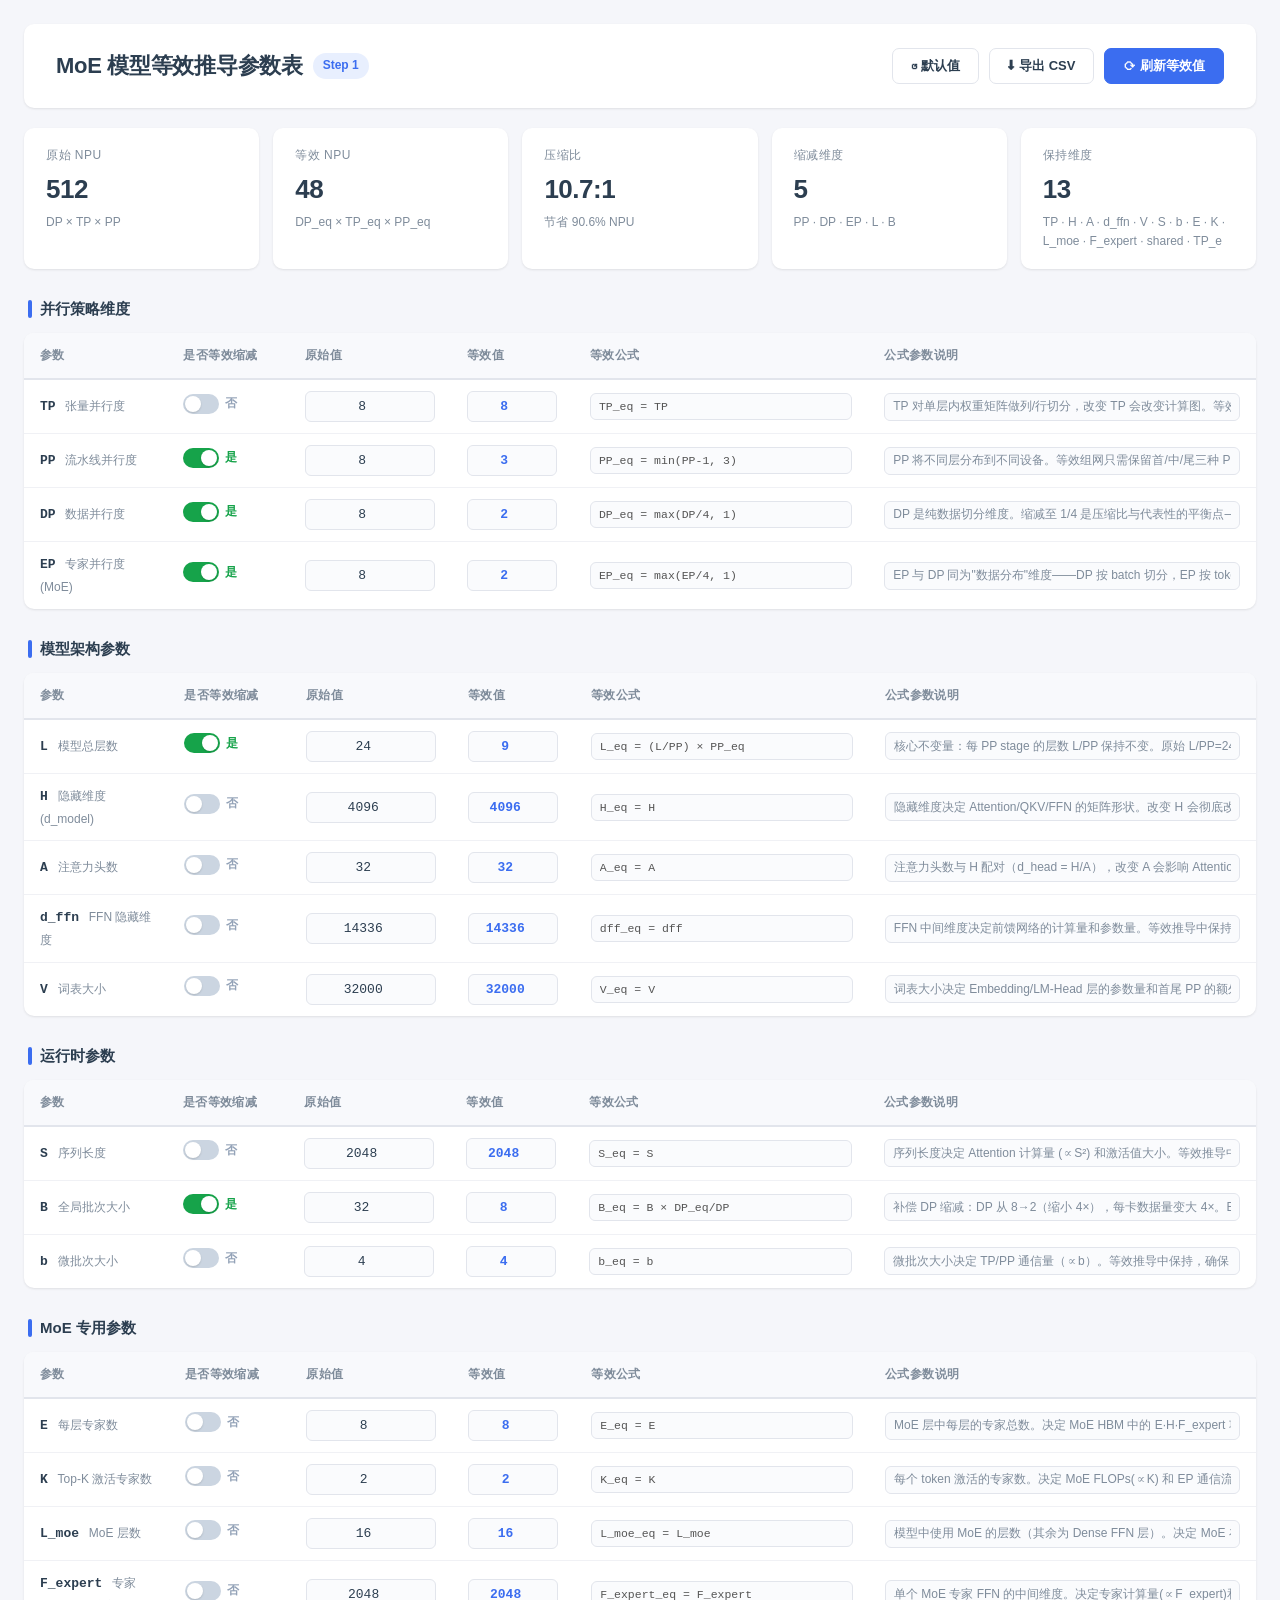
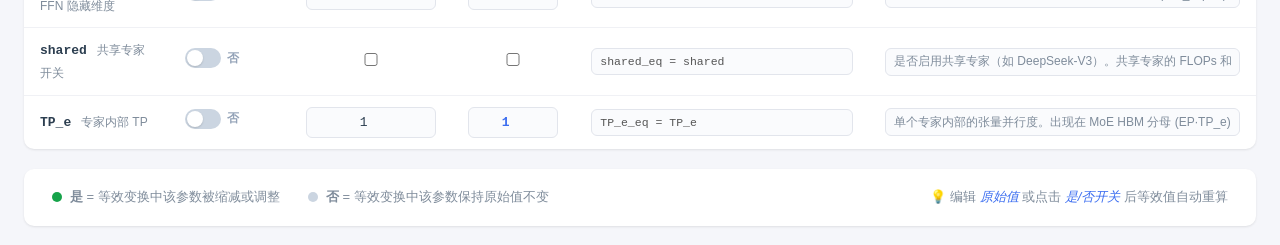
==== moe-equivalent-params.html @ 47046172 "feat: add editable MoE equivalent parameter table with toggle switches and formula evaluator - 17 pa" ====
<!DOCTYPE html>
<html lang="zh-CN">
<head>
<meta charset="UTF-8">
<meta name="viewport" content="width=device-width, initial-scale=1.0">
<title>MoE 模型等效推导参数表 — Step 1</title>
<style>
  :root {
    --bg: #f5f6fa;
    --card-bg: #fff;
    --border: #e2e5ec;
    --text: #2c3e50;
    --text-secondary: #7f8c9b;
    --accent: #3b6df0;
    --accent-light: #e8effe;
    --yes: #16a34a;
    --yes-bg: #f0fdf5;
    --no: #94a3b8;
    --no-bg: #f8fafc;
    --input-bg: #fafbfd;
    --input-focus: #fff;
    --shadow: 0 1px 3px rgba(0,0,0,.06), 0 1px 2px rgba(0,0,0,.04);
    --radius: 10px;
  }
  * { box-sizing: border-box; margin: 0; padding: 0; }
  body {
    font-family: -apple-system, BlinkMacSystemFont, "Segoe UI", Roboto, "Noto Sans SC", sans-serif;
    background: var(--bg);
    color: var(--text);
    line-height: 1.6;
    padding: 24px;
  }
  .container { max-width: 1400px; margin: 0 auto; }

  .header {
    background: var(--card-bg);
    border-radius: var(--radius);
    padding: 24px 32px;
    margin-bottom: 20px;
    box-shadow: var(--shadow);
    display: flex;
    align-items: center;
    justify-content: space-between;
    flex-wrap: wrap;
    gap: 16px;
  }
  .header h1 {
    font-size: 22px;
    font-weight: 700;
    letter-spacing: -0.3px;
    display: flex;
    align-items: center;
    gap: 10px;
  }
  .header h1 .badge {
    font-size: 12px;
    font-weight: 600;
    background: var(--accent-light);
    color: var(--accent);
    padding: 3px 10px;
    border-radius: 20px;
    letter-spacing: 0;
  }
  .header-controls { display: flex; gap: 10px; flex-wrap: wrap; }
  .btn {
    padding: 8px 18px;
    border-radius: 7px;
    font-size: 13px;
    font-weight: 600;
    cursor: pointer;
    border: 1px solid var(--border);
    background: var(--card-bg);
    color: var(--text);
    transition: all .15s;
    white-space: nowrap;
  }
  .btn:hover { background: #f0f2f7; }
  .btn-primary { background: var(--accent); color: #fff; border-color: var(--accent); }
  .btn-primary:hover { background: #2b5cd9; }

  .summary-row {
    display: grid;
    grid-template-columns: repeat(auto-fit, minmax(200px, 1fr));
    gap: 14px;
    margin-bottom: 20px;
  }
  .summary-card {
    background: var(--card-bg);
    border-radius: var(--radius);
    padding: 18px 22px;
    box-shadow: var(--shadow);
  }
  .summary-card .label {
    font-size: 12px;
    color: var(--text-secondary);
    text-transform: uppercase;
    letter-spacing: 0.5px;
    margin-bottom: 4px;
  }
  .summary-card .value { font-size: 26px; font-weight: 700; letter-spacing: -0.5px; }
  .summary-card .sub { font-size: 12px; color: var(--text-secondary); margin-top: 2px; }

  .section-title {
    font-size: 15px;
    font-weight: 700;
    color: var(--text);
    margin: 28px 0 12px 4px;
    display: flex;
    align-items: center;
    gap: 8px;
  }
  .section-title::before {
    content: '';
    width: 4px;
    height: 18px;
    background: var(--accent);
    border-radius: 2px;
  }

  .table-wrapper {
    background: var(--card-bg);
    border-radius: var(--radius);
    box-shadow: var(--shadow);
    overflow-x: auto;
  }
  table {
    width: 100%;
    border-collapse: collapse;
    font-size: 13.5px;
    min-width: 1100px;
  }
  thead th {
    background: #f8f9fc;
    font-weight: 700;
    font-size: 12px;
    text-transform: uppercase;
    letter-spacing: 0.4px;
    color: var(--text-secondary);
    padding: 13px 16px;
    text-align: left;
    border-bottom: 2px solid var(--border);
    position: sticky;
    top: 0;
    z-index: 1;
  }
  tbody td {
    padding: 11px 16px;
    border-bottom: 1px solid #f0f1f5;
    vertical-align: middle;
  }
  tbody tr:hover { background: #fafbfe; }
  tbody tr:last-child td { border-bottom: none; }

  .param-name {
    font-weight: 650;
    font-family: "SF Mono", "Cascadia Code", "JetBrains Mono", monospace;
    font-size: 13px;
    color: var(--text);
  }
  .param-cn {
    font-size: 12px;
    color: var(--text-secondary);
    margin-left: 6px;
    font-weight: 400;
  }

  /* ---- Toggle switch for column 2 ---- */
  .toggle-wrap {
    display: inline-flex;
    align-items: center;
    gap: 6px;
    cursor: pointer;
    user-select: none;
  }
  .toggle-track {
    position: relative;
    width: 36px;
    height: 20px;
    border-radius: 10px;
    background: #cbd5e1;
    transition: background .2s;
    flex-shrink: 0;
  }
  .toggle-track.on { background: var(--yes); }
  .toggle-knob {
    position: absolute;
    top: 2px;
    left: 2px;
    width: 16px;
    height: 16px;
    border-radius: 50%;
    background: #fff;
    box-shadow: 0 1px 2px rgba(0,0,0,.15);
    transition: transform .2s;
  }
  .toggle-track.on .toggle-knob { transform: translateX(16px); }
  .toggle-label {
    font-size: 12px;
    font-weight: 600;
    color: var(--no);
    min-width: 14px;
  }
  .toggle-track.on ~ .toggle-label { color: var(--yes); }

  /* ---- Editable input ---- */
  .editable {
    width: 90px;
    padding: 7px 10px;
    border: 1.5px solid var(--border);
    border-radius: 6px;
    font-size: 13px;
    font-family: "SF Mono", "Cascadia Code", "JetBrains Mono", monospace;
    background: var(--input-bg);
    color: var(--text);
    transition: all .15s;
    text-align: center;
  }
  .editable:focus {
    outline: none;
    border-color: var(--accent);
    background: var(--input-focus);
    box-shadow: 0 0 0 3px rgba(59,109,240,.1);
  }
  .editable-wide { width: 130px; }

  /* ---- Equivalent value ---- */
  .eq-value {
    font-weight: 650;
    font-family: "SF Mono", "Cascadia Code", "JetBrains Mono", monospace;
    font-size: 13px;
    color: var(--accent);
  }
  .eq-value.same { color: var(--text); }

  /* ---- Formula (editable) ---- */
  .formula-input {
    width: 100%;
    padding: 6px 8px;
    border: 1.5px solid var(--border);
    border-radius: 6px;
    font-family: "SF Mono", "Cascadia Code", "JetBrains Mono", monospace;
    font-size: 11.5px;
    background: var(--input-bg);
    color: #555;
    transition: all .15s;
    box-sizing: border-box;
  }
  .formula-input:focus {
    outline: none;
    border-color: var(--accent);
    background: var(--input-focus);
    box-shadow: 0 0 0 3px rgba(59,109,240,.1);
  }
  .formula-input.error {
    border-color: #e74c3c;
    background: #fff5f5;
    color: #c0392b;
  }

  /* ---- Editable equivalent value ---- */
  .editable-eq {
    width: 90px;
    padding: 7px 10px;
    border: 1.5px solid var(--border);
    border-radius: 6px;
    font-size: 13px;
    font-family: "SF Mono", "Cascadia Code", "JetBrains Mono", monospace;
    background: var(--input-bg);
    color: var(--accent);
    transition: all .15s;
    text-align: center;
    font-weight: 650;
  }
  .editable-eq:focus {
    outline: none;
    border-color: var(--accent);
    background: var(--input-focus);
    box-shadow: 0 0 0 3px rgba(59,109,240,.1);
  }
  .editable-eq.manual { color: #e67e22; }

  /* ---- Editable description ---- */
  .desc-input {
    width: 100%;
    padding: 6px 8px;
    border: 1.5px solid var(--border);
    border-radius: 6px;
    font-size: 12px;
    background: var(--input-bg);
    color: var(--text-secondary);
    transition: all .15s;
    box-sizing: border-box;
  }
  .desc-input:focus {
    outline: none;
    border-color: var(--accent);
    background: var(--input-focus);
    box-shadow: 0 0 0 3px rgba(59,109,240,.1);
  }

  .desc {
    font-size: 12px;
    color: var(--text-secondary);
    max-width: 260px;
    line-height: 1.5;
  }

  .legend {
    margin-top: 20px;
    background: var(--card-bg);
    border-radius: var(--radius);
    padding: 18px 28px;
    box-shadow: var(--shadow);
    display: flex;
    gap: 28px;
    flex-wrap: wrap;
    font-size: 13px;
    color: var(--text-secondary);
  }
  .legend-item { display: flex; align-items: center; gap: 8px; }
  .legend-dot { width: 10px; height: 10px; border-radius: 50%; }

  .toast {
    position: fixed;
    bottom: 28px;
    right: 28px;
    background: #1e293b;
    color: #fff;
    padding: 10px 22px;
    border-radius: 8px;
    font-size: 13px;
    opacity: 0;
    transform: translateY(10px);
    transition: all .25s;
    pointer-events: none;
    z-index: 100;
  }
  .toast.show { opacity: 1; transform: translateY(0); }

  @media (max-width: 768px) {
    body { padding: 12px; }
    .header { padding: 16px 20px; }
    .header h1 { font-size: 18px; }
    .summary-row { grid-template-columns: repeat(2, 1fr); }
  }
</style>
</head>
<body>
<div class="container">

  <div class="header">
    <h1>
      MoE 模型等效推导参数表
      <span class="badge">Step 1</span>
    </h1>
    <div class="header-controls">
      <button class="btn" onclick="resetDefaults()">↺ 默认值</button>
      <button class="btn" onclick="exportCSV()">⬇ 导出 CSV</button>
      <button class="btn btn-primary" onclick="recalcAll()">⟳ 刷新等效值</button>
    </div>
  </div>

  <div class="summary-row">
    <div class="summary-card">
      <div class="label">原始 NPU</div>
      <div class="value" id="npuOrig">512</div>
      <div class="sub">DP × TP × PP</div>
    </div>
    <div class="summary-card">
      <div class="label">等效 NPU</div>
      <div class="value" id="npuEq">48</div>
      <div class="sub">DP_eq × TP_eq × PP_eq</div>
    </div>
    <div class="summary-card">
      <div class="label">压缩比</div>
      <div class="value" id="compRatio">10.7:1</div>
      <div class="sub" id="npuSave">节省 90.6% NPU</div>
    </div>
    <div class="summary-card">
      <div class="label">缩减维度</div>
      <div class="value" id="reducedCount">4</div>
      <div class="sub" id="reducedDetail">PP · DP · L · B · EP</div>
    </div>
    <div class="summary-card">
      <div class="label">保持维度</div>
      <div class="value" id="keptCount">13</div>
      <div class="sub" id="keptDetail">TP · H · A · dff · V · S · b · MoE参数</div>
    </div>
  </div>

  <div class="section-title">并行策略维度</div>
  <div class="table-wrapper">
    <table>
      <thead>
        <tr><th style="width:12%">参数</th><th style="width:10%">是否等效缩减</th><th style="width:10%">原始值</th><th style="width:10%">等效值</th><th style="width:25%">等效公式</th><th style="width:33%">公式参数说明</th></tr>
      </thead>
      <tbody id="parallelRows"></tbody>
    </table>
  </div>

  <div class="section-title">模型架构参数</div>
  <div class="table-wrapper">
    <table>
      <thead>
        <tr><th style="width:12%">参数</th><th style="width:10%">是否等效缩减</th><th style="width:10%">原始值</th><th style="width:10%">等效值</th><th style="width:25%">等效公式</th><th style="width:33%">公式参数说明</th></tr>
      </thead>
      <tbody id="modelRows"></tbody>
    </table>
  </div>

  <div class="section-title">运行时参数</div>
  <div class="table-wrapper">
    <table>
      <thead>
        <tr><th style="width:12%">参数</th><th style="width:10%">是否等效缩减</th><th style="width:10%">原始值</th><th style="width:10%">等效值</th><th style="width:25%">等效公式</th><th style="width:33%">公式参数说明</th></tr>
      </thead>
      <tbody id="runtimeRows"></tbody>
    </table>
  </div>

  <div class="section-title">MoE 专用参数</div>
  <div class="table-wrapper">
    <table>
      <thead>
        <tr><th style="width:12%">参数</th><th style="width:10%">是否等效缩减</th><th style="width:10%">原始值</th><th style="width:10%">等效值</th><th style="width:25%">等效公式</th><th style="width:33%">公式参数说明</th></tr>
      </thead>
      <tbody id="moeRows"></tbody>
    </table>
  </div>

  <div class="legend">
    <div class="legend-item">
      <div class="legend-dot" style="background:var(--yes)"></div>
      <span><strong>是</strong> = 等效变换中该参数被缩减或调整</span>
    </div>
    <div class="legend-item">
      <div class="legend-dot" style="background:#cbd5e1"></div>
      <span><strong>否</strong> = 等效变换中该参数保持原始值不变</span>
    </div>
    <div class="legend-item" style="margin-left:auto">
      <span>💡 编辑 <em style="color:var(--accent)">原始值</em> 或点击 <em style="color:var(--accent)">是/否开关</em> 后等效值自动重算</span>
    </div>
  </div>

</div>

<div class="toast" id="toast"></div>

<script>
// ====================================================================
// Parameter definitions
// ====================================================================
const PARAMS = {
  TP: {
    name: 'TP', cn: '张量并行度', group: 'parallel',
    isReduced: false,
    defaultOrig: 8,
    formulaText: 'TP_eq = TP',
    desc: 'TP 对单层内权重矩阵做列/行切分，改变 TP 会改变计算图。等效推导中保持不变，确保每层内部计算和通信拓扑一致。'
  },
  PP: {
    name: 'PP', cn: '流水线并行度', group: 'parallel',
    isReduced: true,
    defaultOrig: 8,
    formulaText: 'PP_eq = min(PP-1, 3)',
    desc: 'PP 将不同层分布到不同设备。等效组网只需保留首/中/尾三种 PP stage 的代表性样本。PP-1 保证至少保留首尾边界语义，上限 3 覆盖 embedding+中间+lm_head。'
  },
  DP: {
    name: 'DP', cn: '数据并行度', group: 'parallel',
    isReduced: true,
    defaultOrig: 8,
    formulaText: 'DP_eq = max(DP/4, 1)',
    desc: 'DP 是纯数据切分维度。缩减至 1/4 是压缩比与代表性的平衡点——保留 ≥2 个 rank 维持 All-Reduce 通信模式。B_eq 补偿单卡数据量膨胀。'
  },
  EP: {
    name: 'EP', cn: '专家并行度 (MoE)', group: 'parallel',
    isReduced: true,
    defaultOrig: 8,
    formulaText: 'EP_eq = max(EP/4, 1)',
    desc: 'EP 与 DP 同为"数据分布"维度——DP 按 batch 切分，EP 按 token-to-expert 路由切分。两者在 MoE FLOPs 和 HBM 的分母位置，采用相同的 /4 因子保持缩减一致性。'
  },

  L: {
    name: 'L', cn: '模型总层数', group: 'model',
    isReduced: true,
    defaultOrig: 24,
    formulaText: 'L_eq = (L/PP) × PP_eq',
    desc: '核心不变量：每 PP stage 的层数 L/PP 保持不变。原始 L/PP=24/8=3 层/stage，等效 9/3=3 层/stage。保证 HBM(∝L/PP) 和 TP 通信(∝L/PP) 在等效前后精确相等。'
  },
  H: {
    name: 'H', cn: '隐藏维度 (d_model)', group: 'model',
    isReduced: false,
    defaultOrig: 4096,
    formulaText: 'H_eq = H',
    desc: '隐藏维度决定 Attention/QKV/FFN 的矩阵形状。改变 H 会彻底改变模型架构，等效推导中必须保持。'
  },
  A: {
    name: 'A', cn: '注意力头数', group: 'model',
    isReduced: false,
    defaultOrig: 32,
    formulaText: 'A_eq = A',
    desc: '注意力头数与 H 配对（d_head = H/A），改变 A 会影响 Attention 计算图。等效推导中保持。'
  },
  dff: {
    name: 'd_ffn', cn: 'FFN 隐藏维度', group: 'model',
    isReduced: false,
    defaultOrig: 14336,
    formulaText: 'dff_eq = dff',
    desc: 'FFN 中间维度决定前馈网络的计算量和参数量。等效推导中保持，避免改变单层计算特征。'
  },
  V: {
    name: 'V', cn: '词表大小', group: 'model',
    isReduced: false,
    defaultOrig: 32000,
    formulaText: 'V_eq = V',
    desc: '词表大小决定 Embedding/LM-Head 层的参数量和首尾 PP 的额外 HBM。等效推导中保持，确保首尾 PP 的额外负载不变。'
  },

  S: {
    name: 'S', cn: '序列长度', group: 'runtime',
    isReduced: false,
    defaultOrig: 2048,
    formulaText: 'S_eq = S',
    desc: '序列长度决定 Attention 计算量 (∝S²) 和激活值大小。等效推导中保持，避免改变 Attention 部分的计算模式。'
  },
  B: {
    name: 'B', cn: '全局批次大小', group: 'runtime',
    isReduced: true,
    defaultOrig: 32,
    formulaText: 'B_eq = B × DP_eq/DP',
    desc: '补偿 DP 缩减：DP 从 8→2（缩小 4×），每卡数据量变大 4×。B_eq 同步缩小使 FLOPs 中 B/DP 项保持 32/8=8/2=4，单卡计算量数学等价。B_eq 只影响 FLOPs 公式。'
  },
  b: {
    name: 'b', cn: '微批次大小', group: 'runtime',
    isReduced: false,
    defaultOrig: 4,
    formulaText: 'b_eq = b',
    desc: '微批次大小决定 TP/PP 通信量（∝b）。等效推导中保持，确保 TP/PP 通信在公式形式层面等效。'
  },

  num_experts: {
    name: 'E', cn: '每层专家数', group: 'moe',
    isReduced: false,
    defaultOrig: 8,
    formulaText: 'E_eq = E',
    desc: 'MoE 层中每层的专家总数。决定 MoE HBM 中的 E·H·F_expert 项。等效推导中保持，避免改变单卡 MoE 显存模型。'
  },
  moe_router_topk: {
    name: 'K', cn: 'Top-K 激活专家数', group: 'moe',
    isReduced: false,
    defaultOrig: 2,
    formulaText: 'K_eq = K',
    desc: '每个 token 激活的专家数。决定 MoE FLOPs(∝K) 和 EP 通信流量(∝K)。等效推导中保持，确保单 token 计算路径不变。'
  },
  num_moe_layers: {
    name: 'L_moe', cn: 'MoE 层数', group: 'moe',
    isReduced: false,
    defaultOrig: 16,
    formulaText: 'L_moe_eq = L_moe',
    desc: '模型中使用 MoE 的层数（其余为 Dense FFN 层）。决定 MoE 在总层数中的占比。等效推导中保持，确保 MoE/Dense 混合比例不变。'
  },
  moe_ffn_hidden_size: {
    name: 'F_expert', cn: '专家 FFN 隐藏维度', group: 'moe',
    isReduced: false,
    defaultOrig: 2048,
    formulaText: 'F_expert_eq = F_expert',
    desc: '单个 MoE 专家 FFN 的中间维度。决定专家计算量(∝F_expert)和参数量。等效推导中保持，不改变单专家特征。'
  },
  has_shared_expert: {
    name: 'shared', cn: '共享专家开关', group: 'moe',
    isReduced: false,
    defaultOrig: false,
    formulaText: 'shared_eq = shared',
    desc: '是否启用共享专家（如 DeepSeek-V3）。共享专家的 FLOPs 和 HBM 计算与普通专家类似，等效推导中保持配置不变。'
  },
  expert_tensor_parallel_size: {
    name: 'TP_e', cn: '专家内部 TP', group: 'moe',
    isReduced: false,
    defaultOrig: 1,
    formulaText: 'TP_e_eq = TP_e',
    desc: '单个专家内部的张量并行度。出现在 MoE HBM 分母 (EP·TP_e) 中。等效推导中保持，避免改变专家权重切分方式。'
  },
};

// ====================================================================
// Formula evaluator: safe expression → number
// Supported: + - * / // % **  |  min() max() floor() ceil() abs()
// Variable names (e.g. PP, DP, L) are replaced with current origVal
// ====================================================================
function evalFormulaExpr(expr, selfKey) {
  // Build scope: all param names → current origVal
  const scope = {};
  for (const [k, s] of Object.entries(state)) {
    scope[k] = s.origVal;
  }
  // Also expose eq_* and *_eq variables for cross-reference
  for (const k of Object.keys(state)) {
    const eqv = computeEqValRaw(k);
    scope['eq_' + k] = eqv;
    scope[k + '_eq'] = eqv;  // alias: PP_eq = eq_PP
  }
  // Normalize Unicode math operators to ASCII
  let replaced = expr
    .replace(/×/g, '*')
    .replace(/÷/g, '/')
    .replace(/−/g, '-')
    .replace(/∗/g, '*');
  // Replace variable names with values (longest first to avoid partial matches)
  const sorted = Object.keys(scope).sort((a, b) => b.length - a.length);
  for (const name of sorted) {
    const re = new RegExp('\\b' + name.replace(/_/g, '\\_') + '\\b', 'g');
    replaced = replaced.replace(re, String(scope[name]));
  }
  // Replace // with integer division helper
  // (handle separately since // is not a JS operator)
  // Instead, we'll just use the standard operators and add integer ops
  try {
    // Allow safe math: Math.min, Math.max, Math.floor, Math.ceil, Math.abs
    const sandbox = { Math: Math, min: Math.min, max: Math.max, floor: Math.floor, ceil: Math.ceil, abs: Math.abs };
    const keys = Object.keys(sandbox);
    const vals = Object.values(sandbox);
    const fn = new Function(...keys, '"use strict"; return (' + replaced + ');');
    const result = fn(...vals);
    if (typeof result === 'number' && !isNaN(result) && isFinite(result)) {
      return Math.max(1, Math.floor(result)); // clamp to >= 1 integer
    }
    return null;
  } catch (e) {
    return null;
  }
}

// Evaluate equivalent value for a key WITHOUT considering isReduced
function computeEqValRaw(key) {
  const v = state[key].origVal;
  switch (key) {
    case 'PP':
      return v > 3 ? Math.max(1, Math.min(v - 1, 3)) : v;
    case 'DP':
      return v > 1 ? Math.max(1, Math.floor(v / 4)) : 1;
    case 'EP':
      return v > 1 ? Math.max(1, Math.floor(v / 4)) : 1;
    case 'L': {
      const pp = state.PP.origVal;
      if (pp <= 3) return v;
      const eq_pp = computeEqValRaw('PP');
      return Math.floor(v / pp) * eq_pp;
    }
    case 'B': {
      const dp = state.DP.origVal;
      if (dp <= 1) return v;
      const eq_dp = computeEqValRaw('DP');
      return Math.max(1, Math.floor(v * eq_dp / dp));
    }
    default:
      return v;
  }
}

// ====================================================================
// State: { paramKey: { origVal, isReduced, formulaText } }
// ====================================================================
const state = {};
for (const [key, def] of Object.entries(PARAMS)) {
  state[key] = {
    origVal: def.defaultOrig,
    isReduced: def.isReduced,
    formulaText: def.formulaText,
    manualEqVal: null,   // null = use computed; number = manual override
    descText: def.desc,
  };
}

// ====================================================================
// Compute equivalent value: uses custom formula if valid, else fallback
// ====================================================================
function computeEqVal(key) {
  // Manual override takes priority
  if (state[key].manualEqVal !== null) return state[key].manualEqVal;
  if (!state[key].isReduced) return state[key].origVal;

  // Try to evaluate the custom formula expression
  const formula = state[key].formulaText;
  const eqIdx = formula.indexOf('=');
  if (eqIdx >= 0) {
    const expr = formula.substring(eqIdx + 1).trim();
    if (expr) {
      const result = evalFormulaExpr(expr, key);
      if (result !== null) return result;
    }
  }
  // Fallback to hardcoded logic
  return computeEqValRaw(key);
}

// ====================================================================
// Render a single row
// ====================================================================
function renderRow(key) {
  const p = PARAMS[key];
  const s = state[key];
  const eqVal = computeEqVal(key);
  const differs = (typeof s.origVal === 'boolean')
    ? (s.origVal !== eqVal)
    : (s.origVal !== eqVal);
  const eqClass = differs ? 'eq-value' : 'eq-value same';

  const displayOrig = typeof s.origVal === 'boolean' ? (s.origVal ? 'true' : 'false') : s.origVal;
  const displayEq   = typeof eqVal === 'boolean' ? (eqVal ? 'true' : 'false') : eqVal;
  const isManual    = s.manualEqVal !== null;
  const formulaText = s.formulaText;

  // Validate the formula: try evaluating it
  const formulaValid = (() => {
    if (!s.isReduced) return true;
    const eqIdx = formulaText.indexOf('=');
    if (eqIdx < 0) return false;
    const expr = formulaText.substring(eqIdx + 1).trim();
    if (!expr) return false;
    return evalFormulaExpr(expr, key) !== null;
  })();

  return `
    <tr>
      <td>
        <span class="param-name">${p.name}</span>
        <span class="param-cn">${p.cn}</span>
      </td>
      <td>
        <div class="toggle-wrap" onclick="toggleReduced('${key}')" title="点击切换是/否">
          <div class="toggle-track${s.isReduced ? ' on' : ''}" id="track-${key}">
            <div class="toggle-knob"></div>
          </div>
          <span class="toggle-label" id="tlabel-${key}">${s.isReduced ? '是' : '否'}</span>
        </div>
      </td>
      <td>
        <input class="editable editable-wide"
               data-param="${key}"
               type="${typeof s.origVal === 'boolean' ? 'checkbox' : 'number'}"
               ${typeof s.origVal === 'boolean'
                 ? (s.origVal ? 'checked' : '')
                 : `value="${s.origVal}"`}
               ${typeof s.origVal === 'boolean'
                 ? `onchange="onBoolChange('${key}', this.checked)"`
                 : `oninput="onOrigChange('${key}', this.value)"`}
               min="${typeof s.origVal === 'number' ? 1 : ''}"
               step="1">
      </td>
      <td>
        <input class="editable-eq${isManual ? ' manual' : ''}"
               data-eq="${key}"
               type="${typeof eqVal === 'boolean' ? 'checkbox' : 'number'}"
               ${typeof eqVal === 'boolean'
                 ? (eqVal ? 'checked' : '')
                 : `value="${eqVal}"`}
               ${typeof eqVal === 'boolean'
                 ? `onchange="onEqBoolChange('${key}', this.checked)"`
                 : `oninput="onEqChange('${key}', this.value)"`}
               ${typeof eqVal === 'number' ? 'step="1"' : ''}
               title="${isManual ? '手动覆盖值（点击刷新等效值恢复自动计算）' : '自动计算值（可直接编辑覆盖）'}">
      </td>
      <td>
        <input class="formula-input${formulaValid ? '' : ' error'}"
               data-formula="${key}"
               type="text"
               value="${formulaText.replace(/"/g, '&quot;')}"
               oninput="onFormulaChange('${key}', this.value)"
               title="${formulaValid ? '公式有效' : '公式解析失败，使用内置逻辑计算'}">
      </td>
      <td>
        <input class="desc-input"
               data-desc="${key}"
               type="text"
               value="${s.descText.replace(/"/g, '&quot;')}"
               oninput="onDescChange('${key}', this.value)"
               title="可直接编辑参数说明">
      </td>
    </tr>`;
}

// ====================================================================
// Render all rows + update summary
// ====================================================================
function renderAll() {
  const groups = { parallel: [], model: [], runtime: [], moe: [] };
  for (const key of Object.keys(PARAMS)) {
    groups[PARAMS[key].group].push(key);
  }
  document.getElementById('parallelRows').innerHTML = groups.parallel.map(renderRow).join('');
  document.getElementById('modelRows').innerHTML    = groups.model.map(renderRow).join('');
  document.getElementById('runtimeRows').innerHTML  = groups.runtime.map(renderRow).join('');
  document.getElementById('moeRows').innerHTML      = groups.moe.map(renderRow).join('');
  updateSummary();
}

function updateAllEq() {
  for (const key of Object.keys(PARAMS)) {
    const s = state[key];
    const eqVal = computeEqVal(key);
    // Update equivalent value input (only if not manually overridden)
    const eqInput = document.querySelector(`input[data-eq="${key}"]`);
    if (eqInput) {
      if (s.manualEqVal === null) {
        if (eqInput.type === 'checkbox') eqInput.checked = eqVal;
        else eqInput.value = eqVal;
        eqInput.classList.remove('manual');
        eqInput.title = '自动计算值（可直接编辑覆盖）';
      }
    }
    // Update formula input validity styling
    const formulaInput = document.querySelector(`input[data-formula="${key}"]`);
    if (formulaInput && s.isReduced) {
      const ft = s.formulaText;
      const eqIdx = ft.indexOf('=');
      if (eqIdx >= 0) {
        const expr = ft.substring(eqIdx + 1).trim();
        const ok = expr && evalFormulaExpr(expr, key) !== null;
        formulaInput.classList.toggle('error', !ok);
        formulaInput.title = ok ? '公式有效' : '公式解析失败，使用内置逻辑计算';
      }
    } else if (formulaInput) {
      formulaInput.classList.remove('error');
      formulaInput.title = '';
    }
  }
  updateSummary();
}

function updateSummary() {
  const tp = state.TP.origVal, pp = state.PP.origVal, dp = state.DP.origVal;
  const eq_pp = computeEqVal('PP');
  const eq_dp = computeEqVal('DP');
  const eq_tp = computeEqVal('TP');
  const npuOrig = dp * tp * pp;
  const npuEq = eq_dp * eq_tp * eq_pp;
  const ratio = npuEq > 0 ? (npuOrig / npuEq).toFixed(1) : '∞';
  const savePct = npuOrig > 0 ? ((1 - npuEq / npuOrig) * 100).toFixed(1) : 0;

  document.getElementById('npuOrig').textContent = npuOrig;
  document.getElementById('npuEq').textContent = npuEq;
  document.getElementById('compRatio').textContent = ratio + ':1';
  document.getElementById('npuSave').textContent = '节省 ' + savePct + '% NPU';

  let reducedCount = 0, keptCount = 0;
  const reducedNames = [], keptNames = [];
  for (const [key, p] of Object.entries(PARAMS)) {
    if (state[key].isReduced) { reducedCount++; reducedNames.push(p.name); }
    else { keptCount++; keptNames.push(p.name); }
  }
  document.getElementById('reducedCount').textContent = reducedCount;
  document.getElementById('keptCount').textContent = keptCount;
  document.getElementById('reducedDetail').textContent = reducedNames.join(' · ');
  document.getElementById('keptDetail').textContent = keptNames.join(' · ');
}

// ====================================================================
// Event handlers
// ====================================================================

/** Toggle "是否等效缩减" for a parameter */
function toggleReduced(key) {
  state[key].isReduced = !state[key].isReduced;
  state[key].manualEqVal = null; // clear manual override on toggle
  const track = document.getElementById('track-' + key);
  const label = document.getElementById('tlabel-' + key);
  if (state[key].isReduced) {
    track.classList.add('on'); label.textContent = '是';
    const p = PARAMS[key];
    const ft = state[key].formulaText;
    const eqIdx = ft.indexOf('=');
    if (eqIdx >= 0) {
      const rhs = ft.substring(eqIdx + 1).trim();
      if (rhs === p.name) {
        state[key].formulaText = p.formulaText;
      }
    }
  } else {
    track.classList.remove('on'); label.textContent = '否';
  }
  const formulaInput = document.querySelector(`input[data-formula="${key}"]`);
  if (formulaInput) {
    formulaInput.value = state[key].formulaText;
    formulaInput.classList.toggle('error', false);
    formulaInput.title = '';
  }
  const eqInput = document.querySelector(`input[data-eq="${key}"]`);
  if (eqInput) { eqInput.classList.remove('manual'); eqInput.title = '自动计算值（可直接编辑覆盖）'; }
  updateAllEq();
}

function onOrigChange(key, rawValue) {
  const num = parseInt(rawValue, 10);
  if (isNaN(num) || num < 1) return;
  state[key].origVal = num;
  updateAllEq();
}

function onBoolChange(key, checked) {
  state[key].origVal = checked;
  updateAllEq();
}

function onFormulaChange(key, rawFormula) {
  state[key].formulaText = rawFormula;
  // Changing formula clears manual eq override
  state[key].manualEqVal = null;
  updateAllEq();
}

function onEqChange(key, rawValue) {
  const num = parseInt(rawValue, 10);
  if (isNaN(num) || num < 1) { state[key].manualEqVal = null; return; }
  state[key].manualEqVal = num;
  const eqInput = document.querySelector(`input[data-eq="${key}"]`);
  if (eqInput) { eqInput.classList.add('manual'); eqInput.title = '手动覆盖值（点击刷新等效值恢复自动计算）'; }
  updateSummary();
}

function onEqBoolChange(key, checked) {
  state[key].manualEqVal = checked;
  const eqInput = document.querySelector(`input[data-eq="${key}"]`);
  if (eqInput) { eqInput.classList.add('manual'); eqInput.title = '手动覆盖值（点击刷新等效值恢复自动计算）'; }
  updateSummary();
}

function onDescChange(key, rawText) {
  state[key].descText = rawText;
}

function recalcAll() {
  // Clear all manual eq overrides and recalculate
  for (const key of Object.keys(PARAMS)) {
    const p = PARAMS[key];
    if (typeof p.defaultOrig === 'boolean') continue;
    const input = document.querySelector(`input[data-param="${key}"]`);
    if (input && input.type === 'number') {
      const num = parseInt(input.value, 10);
      if (!isNaN(num) && num >= 1) state[key].origVal = num;
    }
    // Sync formula inputs
    const fi = document.querySelector(`input[data-formula="${key}"]`);
    if (fi) state[key].formulaText = fi.value;
    // Clear manual eq overrides
    state[key].manualEqVal = null;
    // Sync desc inputs
    const di = document.querySelector(`input[data-desc="${key}"]`);
    if (di) state[key].descText = di.value;
  }
  updateAllEq();
  showToast('等效值已刷新（手动覆盖已清除）');
}

function resetDefaults() {
  for (const [key, p] of Object.entries(PARAMS)) {
    state[key] = {
      origVal: p.defaultOrig,
      isReduced: p.isReduced,
      formulaText: p.formulaText,
      manualEqVal: null,
      descText: p.desc,
    };
    const input = document.querySelector(`input[data-param="${key}"]`);
    if (input) {
      if (input.type === 'checkbox') input.checked = p.defaultOrig;
      else if (input.type === 'number') input.value = p.defaultOrig;
    }
    const fi = document.querySelector(`input[data-formula="${key}"]`);
    if (fi) { fi.value = p.formulaText; fi.classList.remove('error'); fi.title = ''; }
    const ei = document.querySelector(`input[data-eq="${key}"]`);
    if (ei) { ei.classList.remove('manual'); ei.title = '自动计算值（可直接编辑覆盖）'; }
    const di = document.querySelector(`input[data-desc="${key}"]`);
    if (di) di.value = p.desc;
    const track = document.getElementById('track-' + key);
    const label = document.getElementById('tlabel-' + key);
    if (track && label) {
      if (p.isReduced) { track.classList.add('on'); label.textContent = '是'; }
      else { track.classList.remove('on'); label.textContent = '否'; }
    }
  }
  updateAllEq();
  showToast('已恢复默认值');
}

function exportCSV() {
  const rows = [['参数', '中文名', '是否等效缩减', '原始值', '等效值', '等效公式', '公式参数说明']];
  for (const [key, p] of Object.entries(PARAMS)) {
    const eqVal = computeEqVal(key);
    rows.push([
      p.name, p.cn,
      state[key].isReduced ? '是' : '否',
      String(state[key].origVal),
      String(typeof eqVal === 'boolean' ? (eqVal ? 'true' : 'false') : eqVal),
      state[key].formulaText.replace(/,/g, '，'),
      state[key].descText.replace(/,/g, '，'),
    ]);
  }
  const csv = rows.map(r => r.map(c => `"${c}"`).join(',')).join('\n');
  const blob = new Blob(['﻿' + csv], { type: 'text/csv;charset=utf-8' });
  const url = URL.createObjectURL(blob);
  const a = document.createElement('a');
  a.href = url; a.download = 'moe-equivalent-params.csv';
  a.click();
  URL.revokeObjectURL(url);
  showToast('CSV 已导出');
}

function showToast(msg) {
  const t = document.getElementById('toast');
  t.textContent = msg;
  t.classList.add('show');
  clearTimeout(t._timeout);
  t._timeout = setTimeout(() => t.classList.remove('show'), 2000);
}

// ====================================================================
// Init
// ====================================================================
renderAll();
</script>
</body>
</html>
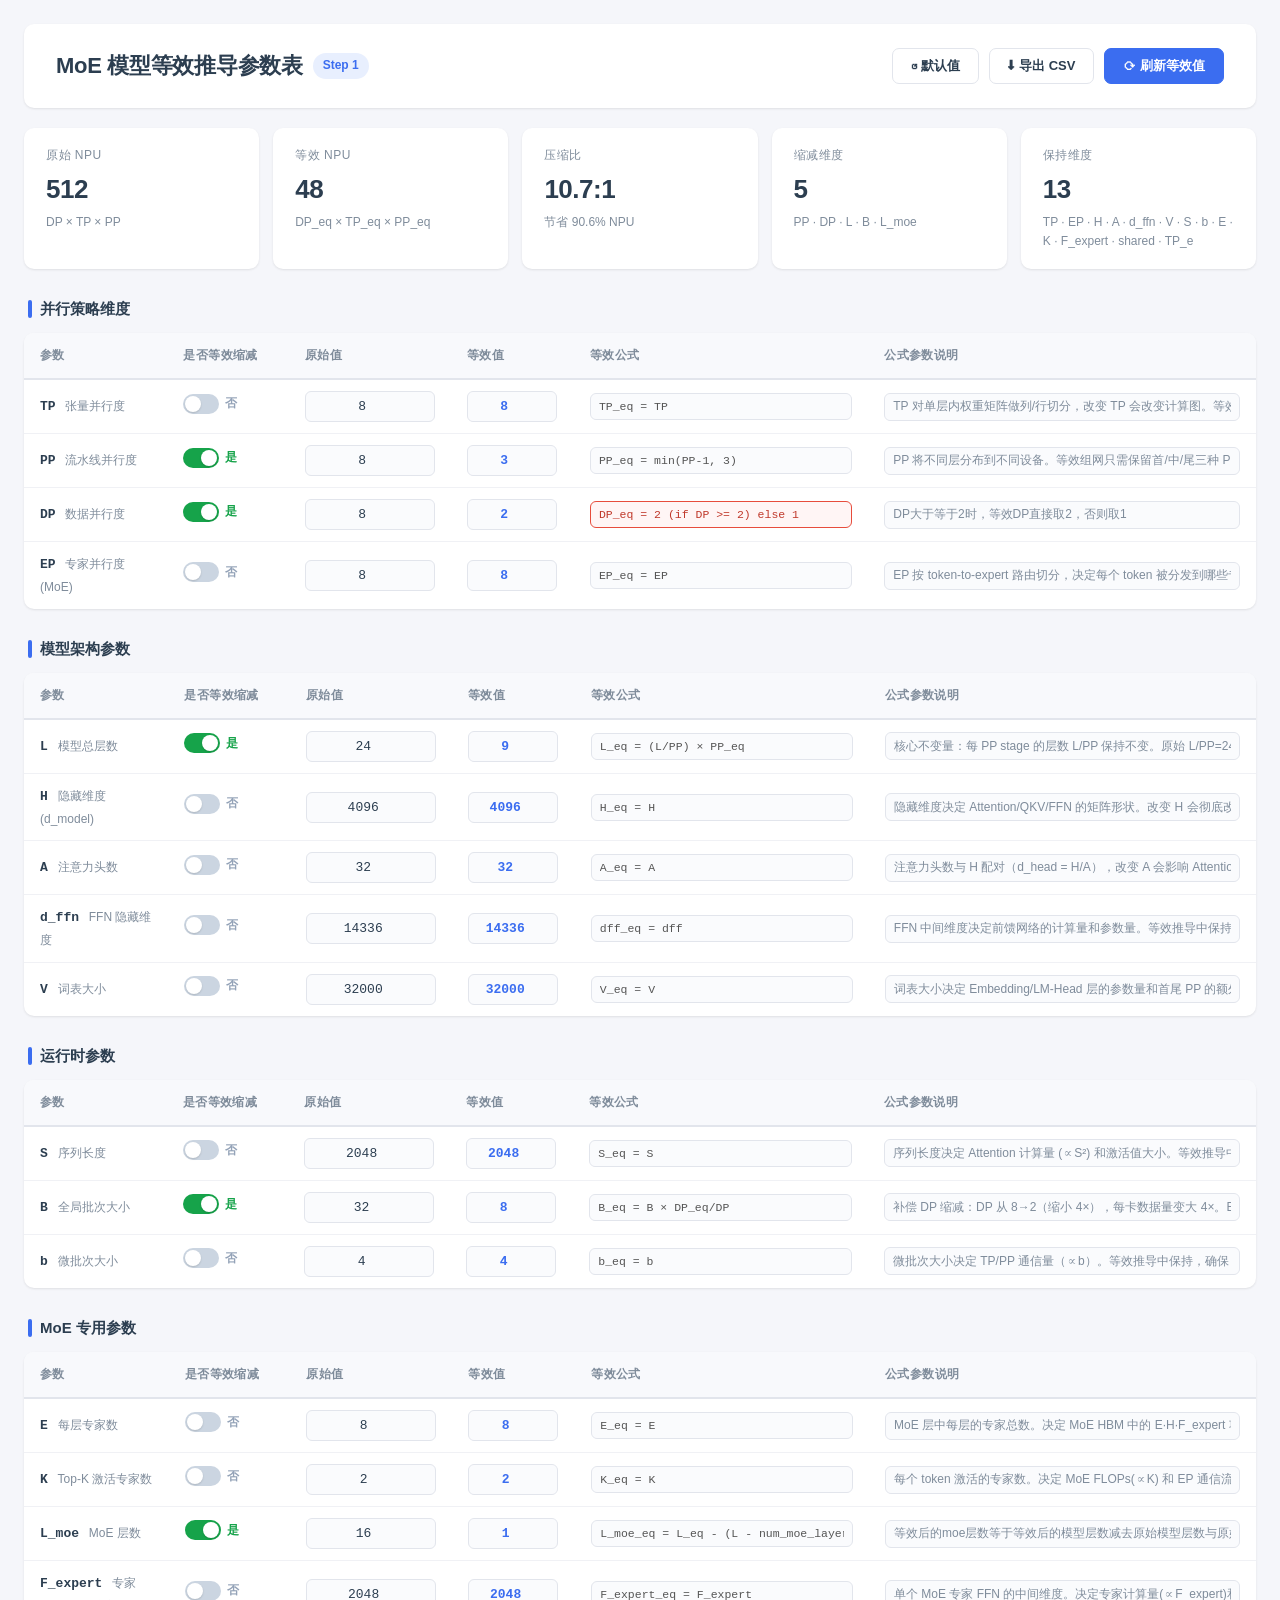
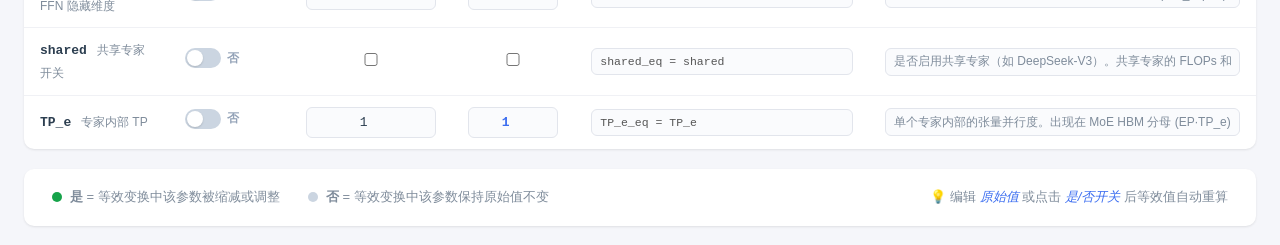
==== commit 5df8b04b: "fix: align MoE equivalent parameter formulas with spec table - DP: update formula to '2 if DP>=2 els" ====
--- a/moe-equivalent-params.html
+++ b/moe-equivalent-params.html
@@ -469,15 +469,15 @@
     name: 'DP', cn: '数据并行度', group: 'parallel',
     isReduced: true,
     defaultOrig: 8,
-    formulaText: 'DP_eq = max(DP/4, 1)',
-    desc: 'DP 是纯数据切分维度。缩减至 1/4 是压缩比与代表性的平衡点——保留 ≥2 个 rank 维持 All-Reduce 通信模式。B_eq 补偿单卡数据量膨胀。'
+    formulaText: 'DP_eq = 2 (if DP >= 2) else 1',
+    desc: 'DP大于等于2时，等效DP直接取2，否则取1'
   },
   EP: {
     name: 'EP', cn: '专家并行度 (MoE)', group: 'parallel',
-    isReduced: true,
+    isReduced: false,
     defaultOrig: 8,
-    formulaText: 'EP_eq = max(EP/4, 1)',
-    desc: 'EP 与 DP 同为"数据分布"维度——DP 按 batch 切分，EP 按 token-to-expert 路由切分。两者在 MoE FLOPs 和 HBM 的分母位置，采用相同的 /4 因子保持缩减一致性。'
+    formulaText: 'EP_eq = EP',
+    desc: 'EP 按 token-to-expert 路由切分，决定每个 token 被分发到哪些专家。EP 改变会直接影响 token-expert 映射和通信拓扑。等效推导中保持 EP 不变，确保路由行为和专家分布与原始模型一致。'
   },
 
   L: {
@@ -554,10 +554,10 @@
   },
   num_moe_layers: {
     name: 'L_moe', cn: 'MoE 层数', group: 'moe',
-    isReduced: false,
+    isReduced: true,
     defaultOrig: 16,
-    formulaText: 'L_moe_eq = L_moe',
-    desc: '模型中使用 MoE 的层数（其余为 Dense FFN 层）。决定 MoE 在总层数中的占比。等效推导中保持，确保 MoE/Dense 混合比例不变。'
+    formulaText: 'L_moe_eq = L_eq - (L - num_moe_layers)',
+    desc: '等效后的moe层数等于等效后的模型层数减去原始模型层数与原始的moe层之差'
   },
   moe_ffn_hidden_size: {
     name: 'F_expert', cn: '专家 FFN 隐藏维度', group: 'moe',
@@ -637,9 +637,9 @@
     case 'PP':
       return v > 3 ? Math.max(1, Math.min(v - 1, 3)) : v;
     case 'DP':
-      return v > 1 ? Math.max(1, Math.floor(v / 4)) : 1;
+      return v >= 2 ? 2 : 1;
     case 'EP':
-      return v > 1 ? Math.max(1, Math.floor(v / 4)) : 1;
+      return v;  // EP unchanged
     case 'L': {
       const pp = state.PP.origVal;
       if (pp <= 3) return v;
@@ -651,6 +651,11 @@
       if (dp <= 1) return v;
       const eq_dp = computeEqValRaw('DP');
       return Math.max(1, Math.floor(v * eq_dp / dp));
+    }
+    case 'num_moe_layers': {
+      const L = state.L.origVal;
+      const eq_L = computeEqValRaw('L');
+      return Math.max(1, eq_L - (L - v));
     }
     default:
       return v;
